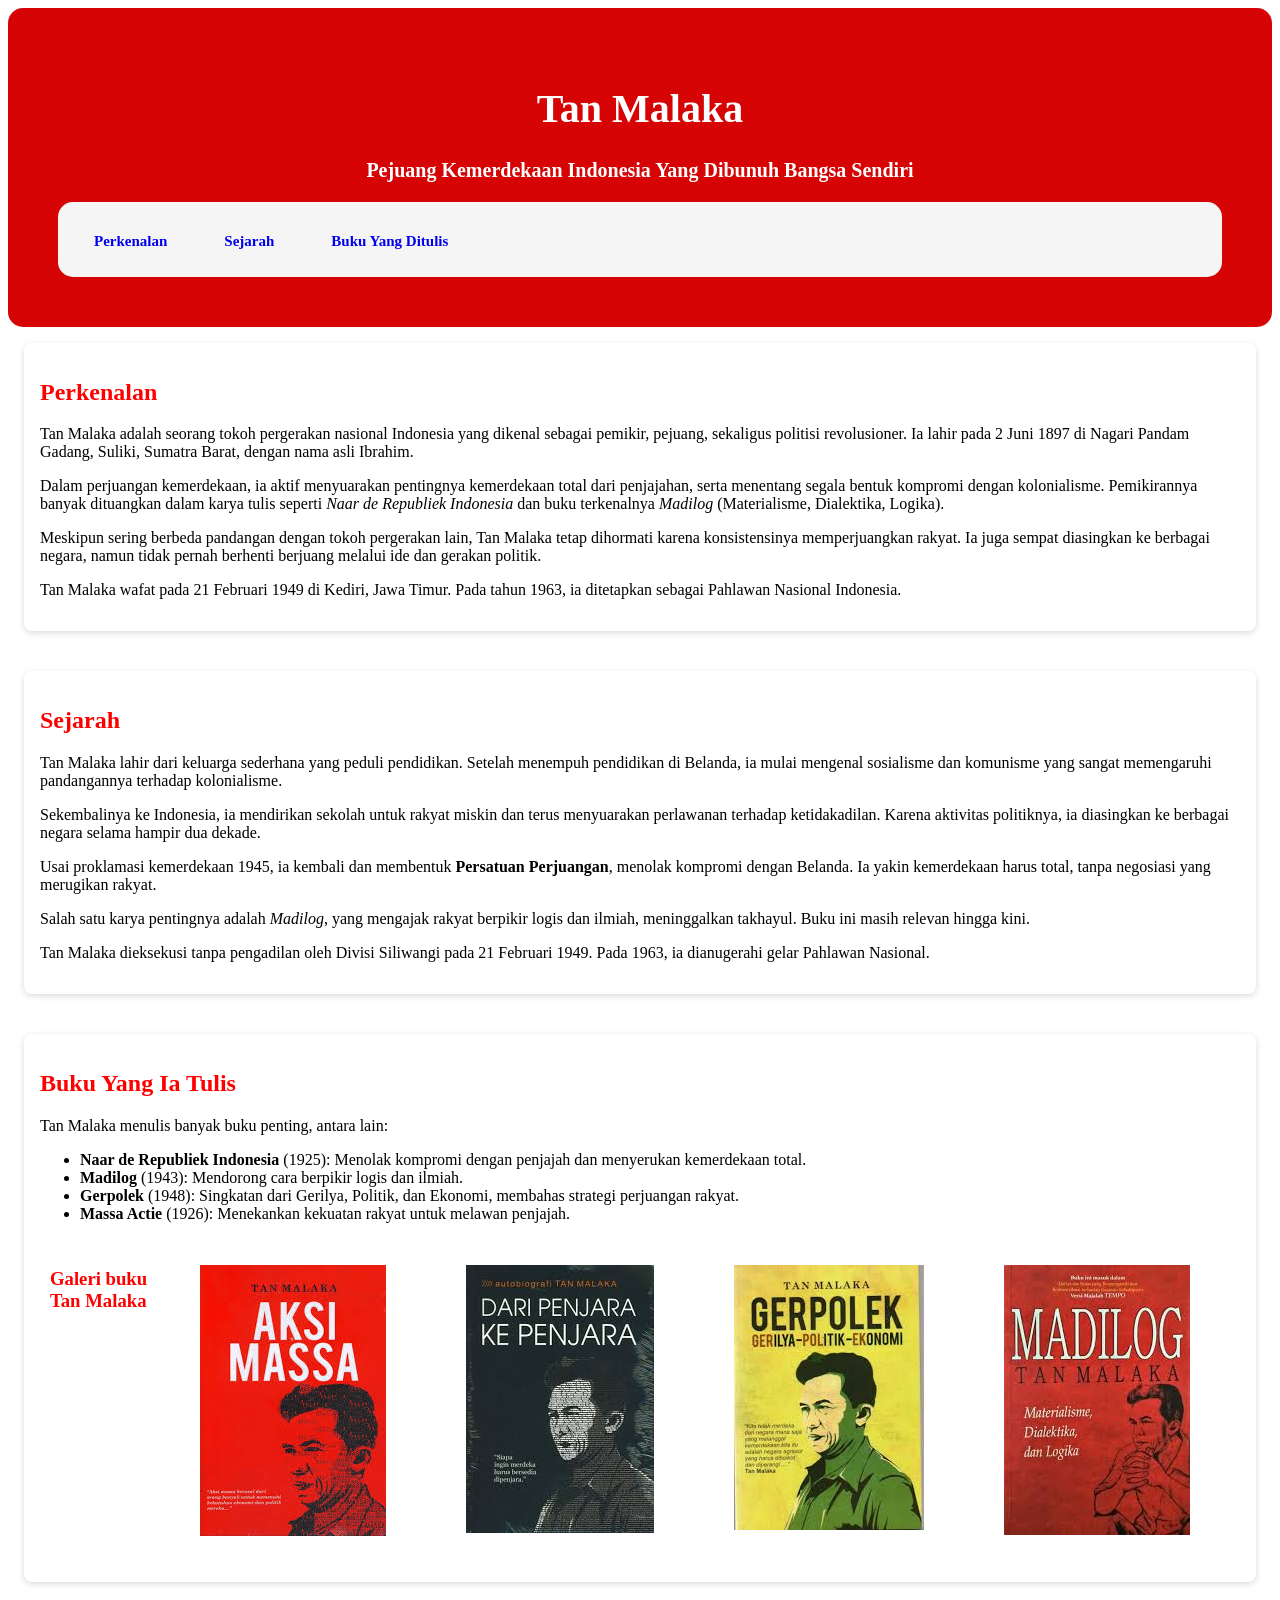
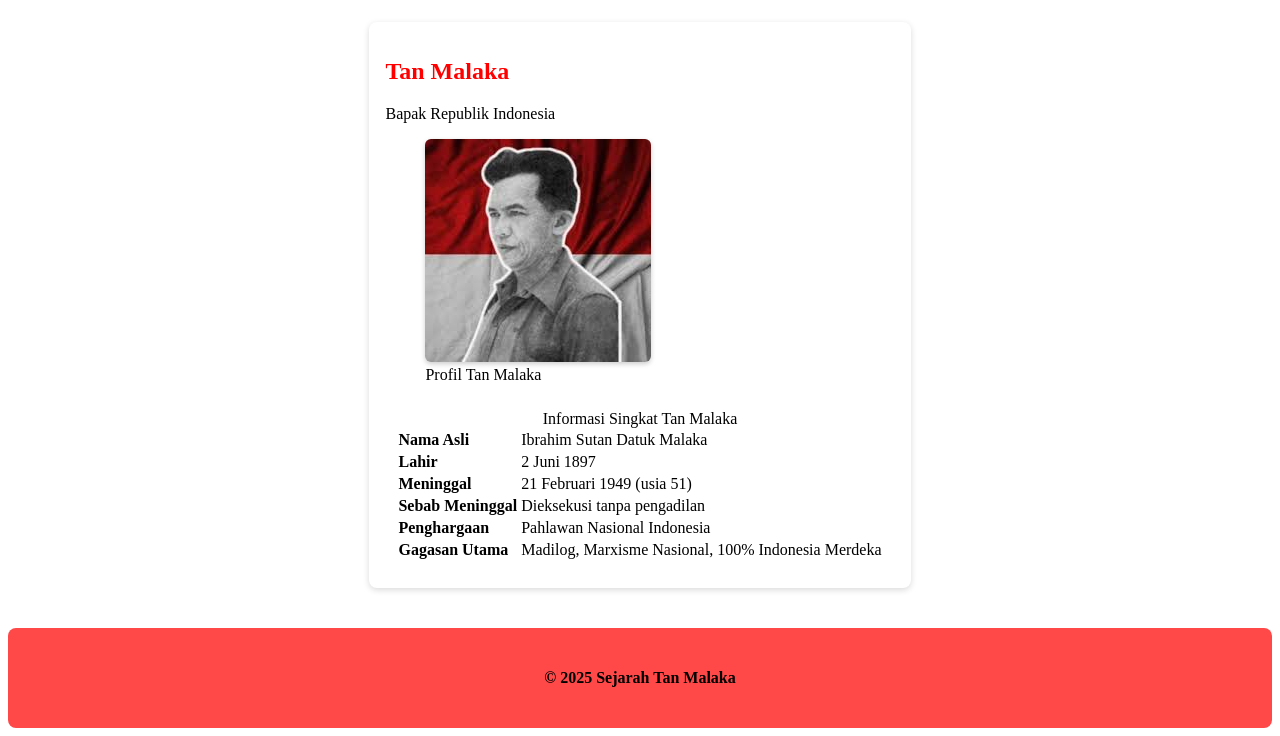
==== index.html @ e755ea31 "Rename tan.html to index.html" ====
<!DOCTYPE html>
<html lang="id">

<head>
    <meta charset="UTF-8">
    <meta name="viewport" content="width=device-width, initial-scale=1.0">
    <title>Tan Malaka</title>
    <link rel="stylesheet" href="sty.css">
</head>

<body>
    <header class="kepala">
        <div>
            <h1>Tan Malaka</h1>
            <p>Pejuang Kemerdekaan Indonesia Yang Dibunuh Bangsa Sendiri</p>
        </div>
        <nav>
            <ul>
                <li><a href="#kenalan">Perkenalan</a></li>
                <li><a href="#sejarah">Sejarah</a></li>
                <li><a href="#buku">Buku Yang Ditulis</a></li>
            </ul>
        </nav>
    </header>
    <main>
        <article id="kenalan" class="card">
            <h2>Perkenalan</h2>
            <p>Tan Malaka adalah seorang tokoh pergerakan nasional Indonesia yang dikenal sebagai pemikir, pejuang,
                sekaligus politisi revolusioner. Ia lahir pada 2 Juni 1897 di Nagari Pandam Gadang, Suliki, Sumatra
                Barat, dengan nama asli Ibrahim.</p>
            <p>Dalam perjuangan kemerdekaan, ia aktif menyuarakan pentingnya kemerdekaan total dari penjajahan, serta
                menentang segala bentuk kompromi dengan kolonialisme. Pemikirannya banyak dituangkan dalam karya tulis
                seperti <em>Naar de Republiek Indonesia</em> dan buku terkenalnya <em>Madilog</em> (Materialisme,
                Dialektika, Logika).</p>
            <p>Meskipun sering berbeda pandangan dengan tokoh pergerakan lain, Tan Malaka tetap dihormati karena
                konsistensinya memperjuangkan rakyat. Ia juga sempat diasingkan ke berbagai negara, namun tidak pernah
                berhenti berjuang melalui ide dan gerakan politik.</p>
            <p>Tan Malaka wafat pada 21 Februari 1949 di Kediri, Jawa Timur. Pada tahun 1963, ia ditetapkan sebagai
                Pahlawan Nasional Indonesia.</p>
        </article>

        <article id="sejarah" class="card">
            <h2>Sejarah</h2>
            <p>Tan Malaka lahir dari keluarga sederhana yang peduli pendidikan. Setelah menempuh pendidikan di Belanda,
                ia mulai mengenal sosialisme dan komunisme yang sangat memengaruhi pandangannya terhadap kolonialisme.
            </p>
            <p>Sekembalinya ke Indonesia, ia mendirikan sekolah untuk rakyat miskin dan terus menyuarakan perlawanan
                terhadap ketidakadilan. Karena aktivitas politiknya, ia diasingkan ke berbagai negara selama hampir dua
                dekade.</p>
            <p>Usai proklamasi kemerdekaan 1945, ia kembali dan membentuk <strong>Persatuan Perjuangan</strong>, menolak
                kompromi dengan Belanda. Ia yakin kemerdekaan harus total, tanpa negosiasi yang merugikan rakyat.</p>
            <p>Salah satu karya pentingnya adalah <em>Madilog</em>, yang mengajak rakyat berpikir logis dan ilmiah,
                meninggalkan takhayul. Buku ini masih relevan hingga kini.</p>
            <p>Tan Malaka dieksekusi tanpa pengadilan oleh Divisi Siliwangi pada 21 Februari 1949. Pada 1963, ia
                dianugerahi gelar Pahlawan Nasional.</p>
        </article>

        <article id="buku" class="card">
            <h2>Buku Yang Ia Tulis</h2>
            <p>Tan Malaka menulis banyak buku penting, antara lain:</p>

            <ul>
                <li><strong>Naar de Republiek Indonesia</strong> (1925): Menolak kompromi dengan penjajah dan menyerukan
                    kemerdekaan total.</li>
                <li><strong>Madilog</strong> (1943): Mendorong cara berpikir logis dan ilmiah.</li>
                <li><strong>Gerpolek</strong> (1948): Singkatan dari Gerilya, Politik, dan Ekonomi, membahas strategi
                    perjuangan rakyat.</li>
                <li><strong>Massa Actie</strong> (1926): Menekankan kekuatan rakyat untuk melawan penjajah.</li>
            </ul>
            <section>
                <h3>Galeri buku Tan Malaka</h3>
                <figure><img src="AksiMassa.jpg" alt="cover-buku-aksiMassa"></figure>
                <figure><img src="DariPenjara.jpg" alt="cover-buku-dariPenjara"></figure>
                <figure><img src="Gerpolek.jpg" alt="cover-buku-gerpolek"></figure>
                <figure><img src="Madilog.jpg" alt="cover-buku-madilog"></figure>
            </section>     
        </article>

        <aside>
            <article class="card">
                <header>
                    <h2>Tan Malaka</h2>
                    <p>Bapak Republik Indonesia</p>
                    <figure>
                        <img src="Tan.jpeg" alt="Foto Tan Malaka" class="profilImg">
                        <figcaption>Profil Tan Malaka</figcaption>
                    </figure>
                </header>
                <section class="tabel">
                    <table>
                        <caption>Informasi Singkat Tan Malaka</caption>
                        <tr>
                            <th>Nama Asli</th>
                            <td>Ibrahim Sutan Datuk Malaka</td>
                        </tr>
                        <tr>
                            <th>Lahir</th>
                            <td>2 Juni 1897</td>
                        </tr>
                        <tr>
                            <th>Meninggal</th>
                            <td>21 Februari 1949 (usia 51)</td>
                        </tr>
                        <tr>
                            <th>Sebab Meninggal</th>
                            <td>Dieksekusi tanpa pengadilan</td>
                        </tr>
                        <tr>
                            <th>Penghargaan</th>
                            <td>Pahlawan Nasional Indonesia</td>
                        </tr>
                        <tr>
                            <th>Gagasan Utama</th>
                            <td>Madilog, Marxisme Nasional, 100% Indonesia Merdeka</td>
                        </tr>
                    </table>
                </section>
            </article>
        </aside>
    </main>

    <footer>
        <p>&copy; 2025 Sejarah Tan Malaka</p>
    </footer>
</body>

</html>
---- sty.css ----
* {
    font-family: 'Times New Roman', Times, serif;
    box-sizing: border-box;
}

.kepala {
    font-size: 20px;
    padding: 50px;
    text-align: center;
    color: rgb(255, 255, 255);
    font-weight: bold;
    background-color: rgb(214, 4, 4);
    border-radius: 15px;
}

footer {
    padding: 25px;
    background-color: rgb(255, 72, 72);
    color: black;
    text-align: center;
    font-weight: bold;
    border-radius: 8px;
}

main {
    display: flex;
    flex-direction: column;
    gap: 1rem;
    padding: 1rem;
}

nav a {
    font-size: 15px;
    font-weight: 400px;
    text-decoration: none;
}

nav {
    background-color: whitesmoke;
    padding: 6px;
    position: sticky;
    top: 0;
    border-radius: 15px;
}

nav a:hover {
    font-weight: bold;
    color: rgb(255, 0, 0);
}

nav ul {
    padding-inline: 30px;
    display: flex;
    gap: 2rem;
}

nav li {
    list-style-type: none;
    margin-right: 25px;
}

aside {
    flex: 1;
    
}

aside table {
    text-align: justify;
}

.profil header {
    text-align: center;
}

.profil {
    display: flex;
    gap: 1rem;
    flex-wrap: wrap;
}

.profilImg {
    max-width: 240px;
    border-radius: 6px;
    box-shadow: 0 2px 5px rgba(0, 0, 0, 0.2);
}

.card {
    background: #fff;
    border-radius: 8px;
    padding: 1rem;
    margin-bottom: 1.5rem;
    box-shadow: 0 2px 6px rgba(0, 0, 0, 0.15);
}

.table {
    width: 100%;
    border-collapse: collapse;
}

h2,
h3 {
    color: red;
    border-top-left-radius: 2px, 1px;
    border-color: black;
}

section {
    display: flex;
    padding: 10px;
}

@media screen and (max-width: 1200px) {}

main {
    flex-flow: column nowrap;
}

main aside {
    align-self: center;
}

@media screen and (max-width: 768px) {}
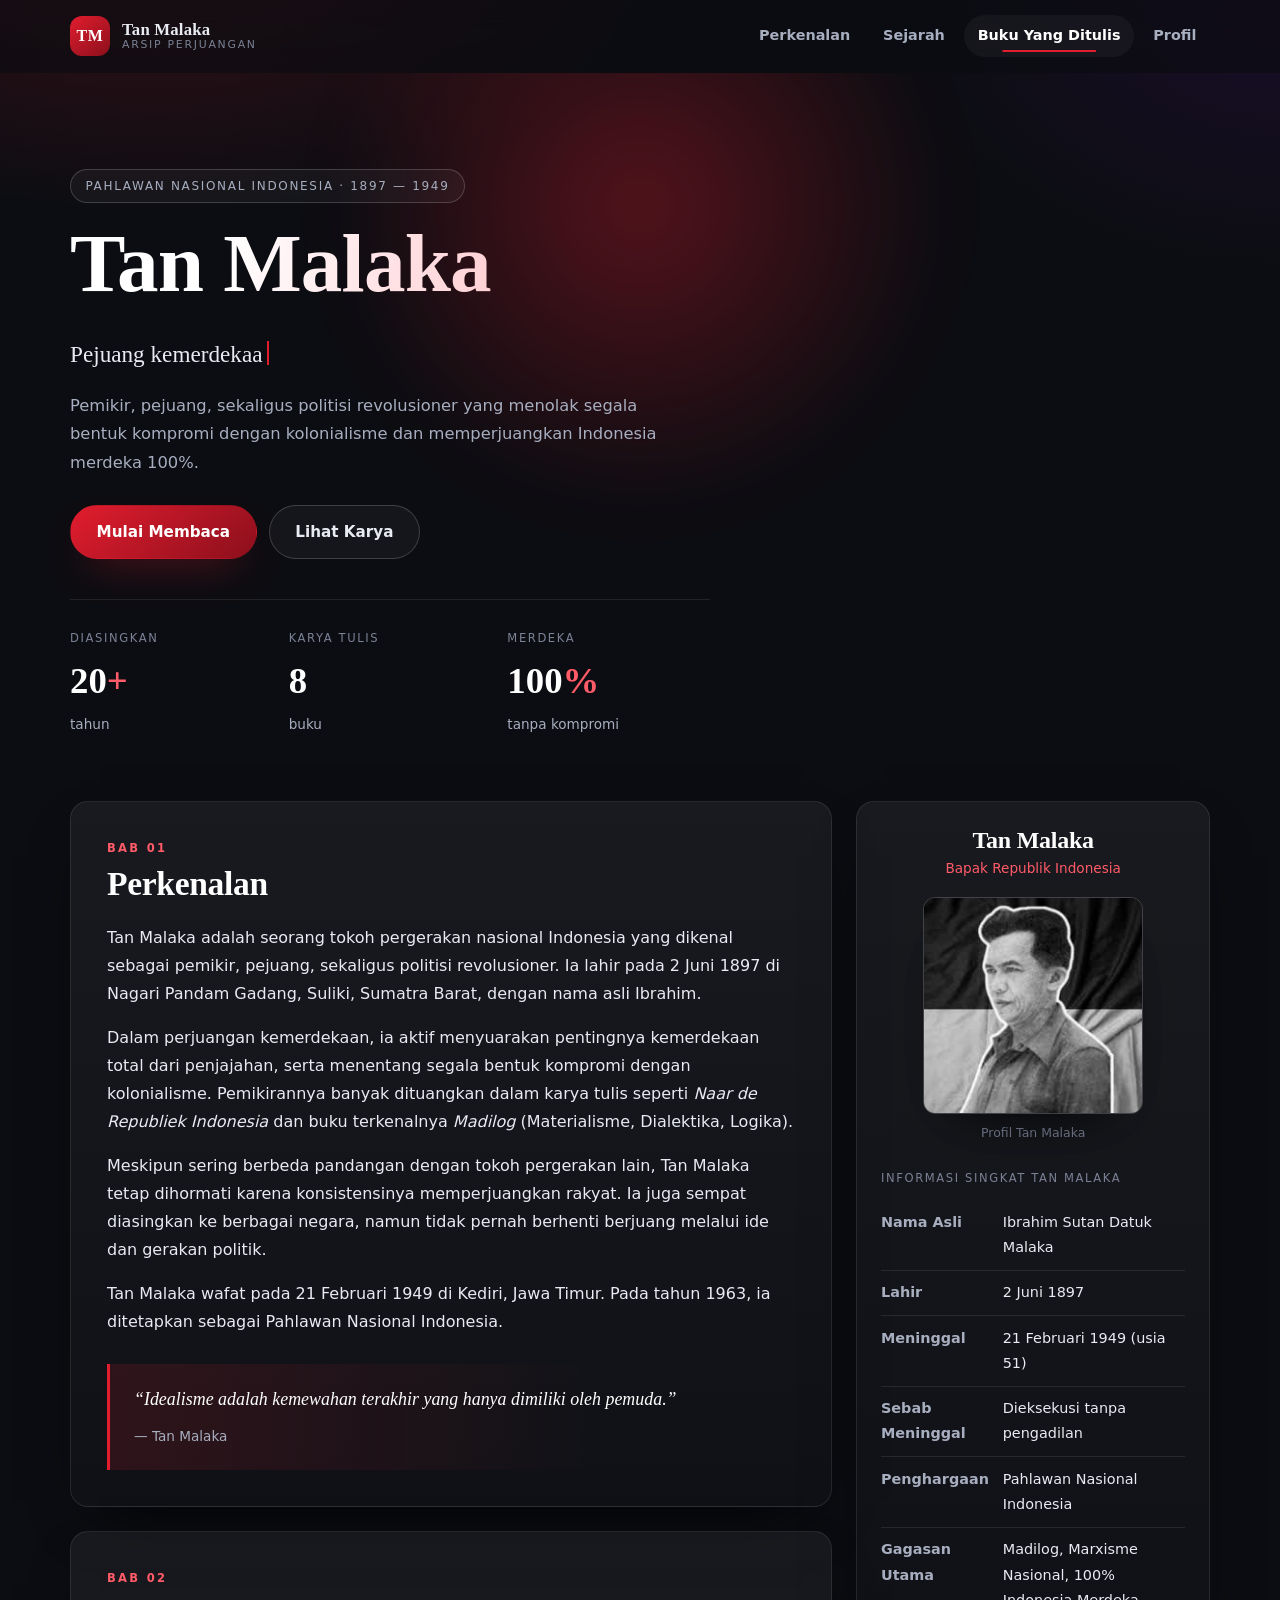
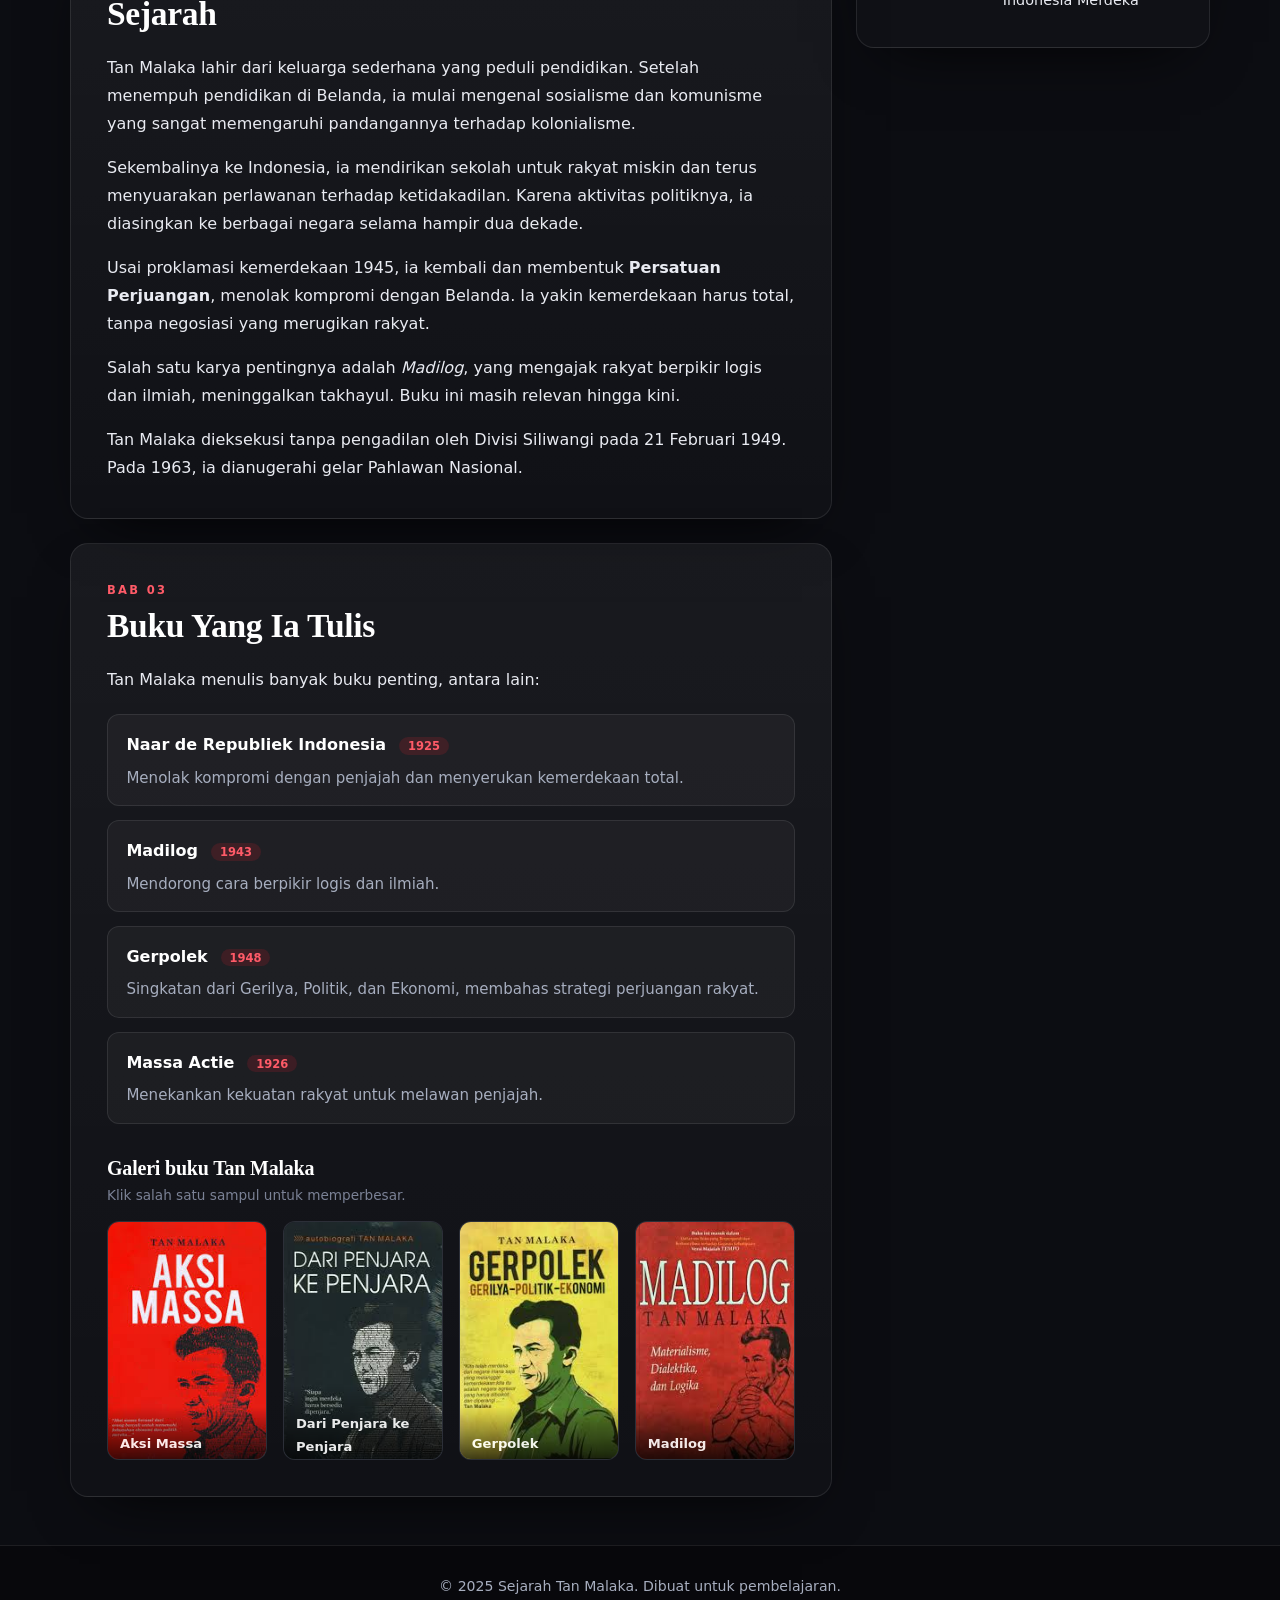
==== commit c65f662e: "Perbaikan struktur HTLM, Perubahan design, Menambahkan animasi" ====
--- a/index.html
+++ b/index.html
@@ -4,124 +4,289 @@
 <head>
     <meta charset="UTF-8">
     <meta name="viewport" content="width=device-width, initial-scale=1.0">
-    <title>Tan Malaka</title>
+    <meta name="description"
+        content="Biografi Tan Malaka: perkenalan, sejarah perjuangan, dan buku-buku karya pahlawan nasional Indonesia.">
+    <meta name="author" content="Blog Sejarah Tan Malaka">
+    <meta name="theme-color" content="#b3121f">
+    <title>Tan Malaka — Pejuang Kemerdekaan Indonesia</title>
+    <link rel="icon" href="assets/Tan.jpeg">
     <link rel="stylesheet" href="sty.css">
 </head>
 
 <body>
-    <header class="kepala">
-        <div>
-            <h1>Tan Malaka</h1>
-            <p>Pejuang Kemerdekaan Indonesia Yang Dibunuh Bangsa Sendiri</p>
+    <a class="skip-link" href="#konten">Lompat ke konten utama</a>
+
+    <div class="scroll-progress" id="scrollProgress" aria-hidden="true"></div>
+
+    <header class="site-header" id="siteHeader">
+        <div class="site-header__inner">
+            <a class="brand" href="#beranda">
+                <span class="brand__mark" aria-hidden="true">TM</span>
+                <span class="brand__text">
+                    <strong>Tan Malaka</strong>
+                    <small>Arsip Perjuangan</small>
+                </span>
+            </a>
+
+            <button class="nav-toggle" id="navToggle" type="button" aria-expanded="false" aria-controls="navUtama"
+                aria-label="Buka menu navigasi">
+                <span class="nav-toggle__bar"></span>
+                <span class="nav-toggle__bar"></span>
+                <span class="nav-toggle__bar"></span>
+            </button>
+
+            <nav class="site-nav" id="navUtama" aria-label="Navigasi utama">
+                <ul class="site-nav__list">
+                    <li><a class="site-nav__link" href="#kenalan">Perkenalan</a></li>
+                    <li><a class="site-nav__link" href="#sejarah">Sejarah</a></li>
+                    <li><a class="site-nav__link" href="#buku">Buku Yang Ditulis</a></li>
+                    <li><a class="site-nav__link" href="#profil">Profil</a></li>
+                </ul>
+            </nav>
         </div>
-        <nav>
-            <ul>
-                <li><a href="#kenalan">Perkenalan</a></li>
-                <li><a href="#sejarah">Sejarah</a></li>
-                <li><a href="#buku">Buku Yang Ditulis</a></li>
-            </ul>
-        </nav>
     </header>
-    <main>
-        <article id="kenalan" class="card">
-            <h2>Perkenalan</h2>
-            <p>Tan Malaka adalah seorang tokoh pergerakan nasional Indonesia yang dikenal sebagai pemikir, pejuang,
-                sekaligus politisi revolusioner. Ia lahir pada 2 Juni 1897 di Nagari Pandam Gadang, Suliki, Sumatra
-                Barat, dengan nama asli Ibrahim.</p>
-            <p>Dalam perjuangan kemerdekaan, ia aktif menyuarakan pentingnya kemerdekaan total dari penjajahan, serta
-                menentang segala bentuk kompromi dengan kolonialisme. Pemikirannya banyak dituangkan dalam karya tulis
-                seperti <em>Naar de Republiek Indonesia</em> dan buku terkenalnya <em>Madilog</em> (Materialisme,
-                Dialektika, Logika).</p>
-            <p>Meskipun sering berbeda pandangan dengan tokoh pergerakan lain, Tan Malaka tetap dihormati karena
-                konsistensinya memperjuangkan rakyat. Ia juga sempat diasingkan ke berbagai negara, namun tidak pernah
-                berhenti berjuang melalui ide dan gerakan politik.</p>
-            <p>Tan Malaka wafat pada 21 Februari 1949 di Kediri, Jawa Timur. Pada tahun 1963, ia ditetapkan sebagai
-                Pahlawan Nasional Indonesia.</p>
-        </article>
-
-        <article id="sejarah" class="card">
-            <h2>Sejarah</h2>
-            <p>Tan Malaka lahir dari keluarga sederhana yang peduli pendidikan. Setelah menempuh pendidikan di Belanda,
-                ia mulai mengenal sosialisme dan komunisme yang sangat memengaruhi pandangannya terhadap kolonialisme.
-            </p>
-            <p>Sekembalinya ke Indonesia, ia mendirikan sekolah untuk rakyat miskin dan terus menyuarakan perlawanan
-                terhadap ketidakadilan. Karena aktivitas politiknya, ia diasingkan ke berbagai negara selama hampir dua
-                dekade.</p>
-            <p>Usai proklamasi kemerdekaan 1945, ia kembali dan membentuk <strong>Persatuan Perjuangan</strong>, menolak
-                kompromi dengan Belanda. Ia yakin kemerdekaan harus total, tanpa negosiasi yang merugikan rakyat.</p>
-            <p>Salah satu karya pentingnya adalah <em>Madilog</em>, yang mengajak rakyat berpikir logis dan ilmiah,
-                meninggalkan takhayul. Buku ini masih relevan hingga kini.</p>
-            <p>Tan Malaka dieksekusi tanpa pengadilan oleh Divisi Siliwangi pada 21 Februari 1949. Pada 1963, ia
-                dianugerahi gelar Pahlawan Nasional.</p>
-        </article>
-
-        <article id="buku" class="card">
-            <h2>Buku Yang Ia Tulis</h2>
-            <p>Tan Malaka menulis banyak buku penting, antara lain:</p>
-
-            <ul>
-                <li><strong>Naar de Republiek Indonesia</strong> (1925): Menolak kompromi dengan penjajah dan menyerukan
-                    kemerdekaan total.</li>
-                <li><strong>Madilog</strong> (1943): Mendorong cara berpikir logis dan ilmiah.</li>
-                <li><strong>Gerpolek</strong> (1948): Singkatan dari Gerilya, Politik, dan Ekonomi, membahas strategi
-                    perjuangan rakyat.</li>
-                <li><strong>Massa Actie</strong> (1926): Menekankan kekuatan rakyat untuk melawan penjajah.</li>
-            </ul>
-            <section>
-                <h3>Galeri buku Tan Malaka</h3>
-                <figure><img src="AksiMassa.jpg" alt="cover-buku-aksiMassa"></figure>
-                <figure><img src="DariPenjara.jpg" alt="cover-buku-dariPenjara"></figure>
-                <figure><img src="Gerpolek.jpg" alt="cover-buku-gerpolek"></figure>
-                <figure><img src="Madilog.jpg" alt="cover-buku-madilog"></figure>
-            </section>     
-        </article>
-
-        <aside>
-            <article class="card">
-                <header>
-                    <h2>Tan Malaka</h2>
-                    <p>Bapak Republik Indonesia</p>
-                    <figure>
-                        <img src="Tan.jpeg" alt="Foto Tan Malaka" class="profilImg">
-                        <figcaption>Profil Tan Malaka</figcaption>
-                    </figure>
-                </header>
-                <section class="tabel">
-                    <table>
-                        <caption>Informasi Singkat Tan Malaka</caption>
-                        <tr>
-                            <th>Nama Asli</th>
-                            <td>Ibrahim Sutan Datuk Malaka</td>
-                        </tr>
-                        <tr>
-                            <th>Lahir</th>
-                            <td>2 Juni 1897</td>
-                        </tr>
-                        <tr>
-                            <th>Meninggal</th>
-                            <td>21 Februari 1949 (usia 51)</td>
-                        </tr>
-                        <tr>
-                            <th>Sebab Meninggal</th>
-                            <td>Dieksekusi tanpa pengadilan</td>
-                        </tr>
-                        <tr>
-                            <th>Penghargaan</th>
-                            <td>Pahlawan Nasional Indonesia</td>
-                        </tr>
-                        <tr>
-                            <th>Gagasan Utama</th>
-                            <td>Madilog, Marxisme Nasional, 100% Indonesia Merdeka</td>
-                        </tr>
-                    </table>
-                </section>
-            </article>
-        </aside>
+
+    <main id="konten">
+        <section class="hero" id="beranda" aria-labelledby="heroJudul">
+            <div class="hero__glow" aria-hidden="true"></div>
+            <div class="hero__content">
+                <p class="hero__eyebrow">Pahlawan Nasional Indonesia · 1897 — 1949</p>
+                <h1 class="hero__title" id="heroJudul">Tan Malaka</h1>
+                <p class="hero__subtitle" id="heroSubtitle"
+                    data-text="Pejuang kemerdekaan Indonesia yang dibunuh bangsa sendiri."></p>
+                <p class="hero__lead">
+                    Pemikir, pejuang, sekaligus politisi revolusioner yang menolak segala bentuk kompromi
+                    dengan kolonialisme dan memperjuangkan Indonesia merdeka 100%.
+                </p>
+
+                <div class="hero__actions">
+                    <a class="btn btn--primary" href="#kenalan">Mulai Membaca</a>
+                    <a class="btn btn--ghost" href="#buku">Lihat Karya</a>
+                </div>
+
+                <dl class="stats">
+                    <div class="stats__item">
+                        <dt>Diasingkan</dt>
+                        <dd><span class="stats__value" data-count="20">0</span><span class="stats__suffix">+</span></dd>
+                        <dd class="stats__unit">tahun</dd>
+                    </div>
+                    <div class="stats__item">
+                        <dt>Karya Tulis</dt>
+                        <dd><span class="stats__value" data-count="8">0</span></dd>
+                        <dd class="stats__unit">buku</dd>
+                    </div>
+                    <div class="stats__item">
+                        <dt>Merdeka</dt>
+                        <dd><span class="stats__value" data-count="100">0</span><span class="stats__suffix">%</span></dd>
+                        <dd class="stats__unit">tanpa kompromi</dd>
+                    </div>
+                </dl>
+            </div>
+        </section>
+
+        <div class="layout">
+            <div class="layout__main">
+                <article class="card reveal" id="kenalan">
+                    <header class="card__header">
+                        <p class="card__label">Bab 01</p>
+                        <h2>Perkenalan</h2>
+                    </header>
+                    <div class="card__body">
+                        <p>
+                            Tan Malaka adalah seorang tokoh pergerakan nasional Indonesia yang dikenal sebagai
+                            pemikir, pejuang, sekaligus politisi revolusioner. Ia lahir pada 2 Juni 1897 di
+                            Nagari Pandam Gadang, Suliki, Sumatra Barat, dengan nama asli Ibrahim.
+                        </p>
+                        <p>
+                            Dalam perjuangan kemerdekaan, ia aktif menyuarakan pentingnya kemerdekaan total dari
+                            penjajahan, serta menentang segala bentuk kompromi dengan kolonialisme. Pemikirannya
+                            banyak dituangkan dalam karya tulis seperti <em>Naar de Republiek Indonesia</em> dan
+                            buku terkenalnya <em>Madilog</em> (Materialisme, Dialektika, Logika).
+                        </p>
+                        <p>
+                            Meskipun sering berbeda pandangan dengan tokoh pergerakan lain, Tan Malaka tetap
+                            dihormati karena konsistensinya memperjuangkan rakyat. Ia juga sempat diasingkan ke
+                            berbagai negara, namun tidak pernah berhenti berjuang melalui ide dan gerakan politik.
+                        </p>
+                        <p>
+                            Tan Malaka wafat pada 21 Februari 1949 di Kediri, Jawa Timur. Pada tahun 1963, ia
+                            ditetapkan sebagai Pahlawan Nasional Indonesia.
+                        </p>
+
+                        <blockquote class="quote">
+                            <p>&ldquo;Idealisme adalah kemewahan terakhir yang hanya dimiliki oleh pemuda.&rdquo;</p>
+                            <cite>&mdash; Tan Malaka</cite>
+                        </blockquote>
+                    </div>
+                </article>
+
+                <article class="card reveal" id="sejarah">
+                    <header class="card__header">
+                        <p class="card__label">Bab 02</p>
+                        <h2>Sejarah</h2>
+                    </header>
+                    <div class="card__body">
+                        <p>
+                            Tan Malaka lahir dari keluarga sederhana yang peduli pendidikan. Setelah menempuh
+                            pendidikan di Belanda, ia mulai mengenal sosialisme dan komunisme yang sangat
+                            memengaruhi pandangannya terhadap kolonialisme.
+                        </p>
+                        <p>
+                            Sekembalinya ke Indonesia, ia mendirikan sekolah untuk rakyat miskin dan terus
+                            menyuarakan perlawanan terhadap ketidakadilan. Karena aktivitas politiknya, ia
+                            diasingkan ke berbagai negara selama hampir dua dekade.
+                        </p>
+                        <p>
+                            Usai proklamasi kemerdekaan 1945, ia kembali dan membentuk
+                            <strong>Persatuan Perjuangan</strong>, menolak kompromi dengan Belanda. Ia yakin
+                            kemerdekaan harus total, tanpa negosiasi yang merugikan rakyat.
+                        </p>
+                        <p>
+                            Salah satu karya pentingnya adalah <em>Madilog</em>, yang mengajak rakyat berpikir
+                            logis dan ilmiah, meninggalkan takhayul. Buku ini masih relevan hingga kini.
+                        </p>
+                        <p>
+                            Tan Malaka dieksekusi tanpa pengadilan oleh Divisi Siliwangi pada 21 Februari 1949.
+                            Pada 1963, ia dianugerahi gelar Pahlawan Nasional.
+                        </p>
+                    </div>
+                </article>
+
+                <article class="card reveal" id="buku">
+                    <header class="card__header">
+                        <p class="card__label">Bab 03</p>
+                        <h2>Buku Yang Ia Tulis</h2>
+                    </header>
+                    <div class="card__body">
+                        <p>Tan Malaka menulis banyak buku penting, antara lain:</p>
+
+                        <ul class="book-list">
+                            <li>
+                                <strong>Naar de Republiek Indonesia</strong> <span class="book-list__year">1925</span>
+                                <p>Menolak kompromi dengan penjajah dan menyerukan kemerdekaan total.</p>
+                            </li>
+                            <li>
+                                <strong>Madilog</strong> <span class="book-list__year">1943</span>
+                                <p>Mendorong cara berpikir logis dan ilmiah.</p>
+                            </li>
+                            <li>
+                                <strong>Gerpolek</strong> <span class="book-list__year">1948</span>
+                                <p>Singkatan dari Gerilya, Politik, dan Ekonomi, membahas strategi perjuangan rakyat.</p>
+                            </li>
+                            <li>
+                                <strong>Massa Actie</strong> <span class="book-list__year">1926</span>
+                                <p>Menekankan kekuatan rakyat untuk melawan penjajah.</p>
+                            </li>
+                        </ul>
+
+                        <section class="gallery" aria-labelledby="galeriJudul">
+                            <h3 id="galeriJudul">Galeri buku Tan Malaka</h3>
+                            <p class="gallery__hint">Klik salah satu sampul untuk memperbesar.</p>
+                            <ul class="gallery__grid">
+                                <li>
+                                    <figure class="gallery__item">
+                                        <img src="assets/AksiMassa.jpg" alt="Sampul buku Aksi Massa karya Tan Malaka"
+                                            width="400" height="600" loading="lazy" decoding="async">
+                                        <figcaption>Aksi Massa</figcaption>
+                                    </figure>
+                                </li>
+                                <li>
+                                    <figure class="gallery__item">
+                                        <img src="assets/DariPenjara.jpg"
+                                            alt="Sampul buku Dari Penjara ke Penjara karya Tan Malaka" width="400"
+                                            height="600" loading="lazy" decoding="async">
+                                        <figcaption>Dari Penjara ke Penjara</figcaption>
+                                    </figure>
+                                </li>
+                                <li>
+                                    <figure class="gallery__item">
+                                        <img src="assets/Gerpolek.jpg" alt="Sampul buku Gerpolek karya Tan Malaka"
+                                            width="400" height="600" loading="lazy" decoding="async">
+                                        <figcaption>Gerpolek</figcaption>
+                                    </figure>
+                                </li>
+                                <li>
+                                    <figure class="gallery__item">
+                                        <img src="assets/Madilog.jpg" alt="Sampul buku Madilog karya Tan Malaka"
+                                            width="400" height="600" loading="lazy" decoding="async">
+                                        <figcaption>Madilog</figcaption>
+                                    </figure>
+                                </li>
+                            </ul>
+                        </section>
+                    </div>
+                </article>
+            </div>
+
+            <aside class="layout__side" id="profil" aria-labelledby="profilJudul">
+                <article class="card card--profile reveal">
+                    <header class="profile__header">
+                        <h2 id="profilJudul">Tan Malaka</h2>
+                        <p class="profile__tagline">Bapak Republik Indonesia</p>
+                        <figure class="profile__figure">
+                            <img class="profile__img" src="assets/Tan.jpeg" alt="Foto potret Tan Malaka" width="480"
+                                height="600" loading="lazy" decoding="async">
+                            <figcaption>Profil Tan Malaka</figcaption>
+                        </figure>
+                    </header>
+
+                    <section class="profile__table" aria-label="Informasi singkat Tan Malaka">
+                        <table>
+                            <caption>Informasi Singkat Tan Malaka</caption>
+                            <tbody>
+                                <tr>
+                                    <th scope="row">Nama Asli</th>
+                                    <td>Ibrahim Sutan Datuk Malaka</td>
+                                </tr>
+                                <tr>
+                                    <th scope="row">Lahir</th>
+                                    <td>2 Juni 1897</td>
+                                </tr>
+                                <tr>
+                                    <th scope="row">Meninggal</th>
+                                    <td>21 Februari 1949 (usia 51)</td>
+                                </tr>
+                                <tr>
+                                    <th scope="row">Sebab Meninggal</th>
+                                    <td>Dieksekusi tanpa pengadilan</td>
+                                </tr>
+                                <tr>
+                                    <th scope="row">Penghargaan</th>
+                                    <td>Pahlawan Nasional Indonesia</td>
+                                </tr>
+                                <tr>
+                                    <th scope="row">Gagasan Utama</th>
+                                    <td>Madilog, Marxisme Nasional, 100% Indonesia Merdeka</td>
+                                </tr>
+                            </tbody>
+                        </table>
+                    </section>
+                </article>
+            </aside>
+        </div>
     </main>
 
-    <footer>
-        <p>&copy; 2025 Sejarah Tan Malaka</p>
+    <footer class="site-footer">
+        <p>&copy; 2025 Sejarah Tan Malaka. Dibuat untuk pembelajaran.</p>
     </footer>
+
+    <button class="to-top" id="toTop" type="button" aria-label="Kembali ke atas">
+        <span aria-hidden="true">&uarr;</span>
+    </button>
+
+    <div class="lightbox" id="lightbox" role="dialog" aria-modal="true" aria-label="Pratinjau gambar" hidden>
+        <button class="lightbox__close" id="lightboxClose" type="button" aria-label="Tutup pratinjau">&times;</button>
+        <button class="lightbox__nav lightbox__nav--prev" id="lightboxPrev" type="button"
+            aria-label="Gambar sebelumnya">&#10094;</button>
+        <figure class="lightbox__figure">
+            <img class="lightbox__img" id="lightboxImg" src="" alt="">
+            <figcaption class="lightbox__caption" id="lightboxCaption"></figcaption>
+        </figure>
+        <button class="lightbox__nav lightbox__nav--next" id="lightboxNext" type="button"
+            aria-label="Gambar berikutnya">&#10095;</button>
+    </div>
+
+    <script src="script.js" defer></script>
 </body>
 
 </html>
--- a/sty.css
+++ b/sty.css
@@ -1,122 +1,1040 @@
-* {
-    font-family: 'Times New Roman', Times, serif;
+/* ==========================================================================
+   Tan Malaka — Arsip Perjuangan
+   Tema: editorial gelap dengan aksen merah
+   ========================================================================== */
+
+/* ---------- 1. Design tokens ---------- */
+:root {
+    --merah: #e11d2e;
+    --merah-tua: #8c0f1c;
+    --merah-muda: #ff5b68;
+
+    --bg: #0c0d12;
+    --bg-soft: #12141c;
+    --surface: rgba(255, 255, 255, 0.04);
+    --surface-solid: #171a24;
+    --border: rgba(255, 255, 255, 0.09);
+    --border-kuat: rgba(255, 255, 255, 0.18);
+
+    --teks: #e9ebf2;
+    --teks-lembut: #a7aebf;
+    --teks-redup: #7b8296;
+
+    --font-isi: "Segoe UI", system-ui, -apple-system, "Helvetica Neue", Arial, sans-serif;
+    --font-judul: Georgia, "Times New Roman", Times, serif;
+
+    --radius: 18px;
+    --radius-kecil: 12px;
+    --lebar-maks: 1180px;
+    --header-tinggi: 72px;
+
+    --bayangan: 0 24px 60px -30px rgba(0, 0, 0, 0.95);
+    --bayangan-merah: 0 18px 40px -20px rgba(225, 29, 46, 0.65);
+    --transisi: 0.35s cubic-bezier(0.22, 1, 0.36, 1);
+}
+
+/* ---------- 2. Reset & dasar ---------- */
+*,
+*::before,
+*::after {
     box-sizing: border-box;
 }
 
-.kepala {
-    font-size: 20px;
-    padding: 50px;
-    text-align: center;
-    color: rgb(255, 255, 255);
-    font-weight: bold;
-    background-color: rgb(214, 4, 4);
-    border-radius: 15px;
-}
-
-footer {
-    padding: 25px;
-    background-color: rgb(255, 72, 72);
-    color: black;
-    text-align: center;
-    font-weight: bold;
-    border-radius: 8px;
-}
-
-main {
+html {
+    scroll-behavior: smooth;
+    -webkit-text-size-adjust: 100%;
+}
+
+body {
+    margin: 0;
+    font-family: var(--font-isi);
+    font-size: 1rem;
+    line-height: 1.75;
+    color: var(--teks);
+    background-color: var(--bg);
+    background-image:
+        radial-gradient(900px 500px at 12% -10%, rgba(225, 29, 46, 0.22), transparent 60%),
+        radial-gradient(700px 500px at 100% 0%, rgba(120, 20, 200, 0.12), transparent 55%);
+    background-attachment: fixed;
+    overflow-x: hidden;
+}
+
+img {
+    max-width: 100%;
+    height: auto;
+    display: block;
+}
+
+a {
+    color: var(--merah-muda);
+    text-decoration: none;
+    transition: color var(--transisi);
+}
+
+a:hover {
+    color: #fff;
+}
+
+:focus-visible {
+    outline: 2px solid var(--merah-muda);
+    outline-offset: 3px;
+    border-radius: 4px;
+}
+
+h1,
+h2,
+h3 {
+    font-family: var(--font-judul);
+    line-height: 1.2;
+    letter-spacing: -0.01em;
+    color: #fff;
+    margin: 0 0 0.5em;
+}
+
+p {
+    margin: 0 0 1em;
+}
+
+ul,
+ol {
+    margin: 0;
+    padding: 0;
+}
+
+section,
+article,
+aside,
+header,
+footer,
+figure,
+blockquote,
+dl,
+dd {
+    margin: 0;
+}
+
+/* offset agar judul tidak tertutup header sticky */
+:target,
+[id] {
+    scroll-margin-top: calc(var(--header-tinggi) + 16px);
+}
+
+/* ---------- 3. Utilitas ---------- */
+.skip-link {
+    position: absolute;
+    left: 50%;
+    top: -100px;
+    transform: translateX(-50%);
+    z-index: 999;
+    padding: 0.6rem 1.2rem;
+    background: var(--merah);
+    color: #fff;
+    border-radius: 0 0 var(--radius-kecil) var(--radius-kecil);
+    font-weight: 700;
+    transition: top var(--transisi);
+}
+
+.skip-link:focus {
+    top: 0;
+    color: #fff;
+}
+
+/* ---------- 4. Progress bar baca ---------- */
+.scroll-progress {
+    position: fixed;
+    inset: 0 auto auto 0;
+    height: 3px;
+    width: 0%;
+    background: linear-gradient(90deg, var(--merah), var(--merah-muda));
+    box-shadow: 0 0 14px rgba(225, 29, 46, 0.9);
+    z-index: 60;
+    transition: width 0.1s linear;
+}
+
+/* ---------- 5. Header & navigasi ---------- */
+.site-header {
+    position: sticky;
+    top: 0;
+    z-index: 50;
+    backdrop-filter: blur(14px);
+    background: rgba(12, 13, 18, 0.65);
+    border-bottom: 1px solid transparent;
+    transition: background var(--transisi), border-color var(--transisi), box-shadow var(--transisi);
+}
+
+.site-header.is-scrolled {
+    background: rgba(10, 11, 16, 0.92);
+    border-bottom-color: var(--border);
+    box-shadow: 0 10px 30px -20px rgba(0, 0, 0, 1);
+}
+
+.site-header__inner {
+    max-width: var(--lebar-maks);
+    margin: 0 auto;
+    min-height: var(--header-tinggi);
+    padding: 0 1.25rem;
+    display: flex;
+    align-items: center;
+    justify-content: space-between;
+    gap: 1rem;
+}
+
+.brand {
+    display: inline-flex;
+    align-items: center;
+    gap: 0.75rem;
+    color: var(--teks);
+}
+
+.brand:hover {
+    color: var(--teks);
+}
+
+.brand__mark {
+    display: grid;
+    place-items: center;
+    width: 40px;
+    height: 40px;
+    border-radius: 12px;
+    font-family: var(--font-judul);
+    font-weight: 700;
+    letter-spacing: 0.04em;
+    color: #fff;
+    background: linear-gradient(140deg, var(--merah), var(--merah-tua));
+    box-shadow: var(--bayangan-merah);
+}
+
+.brand__text {
     display: flex;
     flex-direction: column;
+    line-height: 1.15;
+}
+
+.brand__text strong {
+    font-family: var(--font-judul);
+    font-size: 1.05rem;
+    letter-spacing: 0.01em;
+}
+
+.brand__text small {
+    font-size: 0.68rem;
+    text-transform: uppercase;
+    letter-spacing: 0.16em;
+    color: var(--teks-redup);
+}
+
+.site-nav__list {
+    display: flex;
+    align-items: center;
+    gap: 0.35rem;
+    list-style: none;
+}
+
+.site-nav__link {
+    position: relative;
+    display: inline-block;
+    padding: 0.5rem 0.85rem;
+    border-radius: 999px;
+    font-size: 0.9rem;
+    font-weight: 600;
+    color: var(--teks-lembut);
+}
+
+.site-nav__link::after {
+    content: "";
+    position: absolute;
+    left: 50%;
+    bottom: 0.28rem;
+    width: 0;
+    height: 2px;
+    border-radius: 2px;
+    background: var(--merah);
+    transform: translateX(-50%);
+    transition: width var(--transisi);
+}
+
+.site-nav__link:hover,
+.site-nav__link.is-active {
+    color: #fff;
+    background: var(--surface);
+}
+
+.site-nav__link.is-active::after {
+    width: 55%;
+}
+
+/* tombol hamburger */
+.nav-toggle {
+    display: none;
+    flex-direction: column;
+    justify-content: center;
+    gap: 5px;
+    width: 44px;
+    height: 44px;
+    padding: 0 10px;
+    border: 1px solid var(--border-kuat);
+    border-radius: 12px;
+    background: var(--surface);
+    cursor: pointer;
+    transition: border-color var(--transisi), background var(--transisi);
+}
+
+.nav-toggle:hover {
+    border-color: var(--merah);
+}
+
+.nav-toggle__bar {
+    display: block;
+    height: 2px;
+    width: 100%;
+    border-radius: 2px;
+    background: var(--teks);
+    transition: transform var(--transisi), opacity var(--transisi);
+}
+
+.nav-toggle.is-open .nav-toggle__bar:nth-child(1) {
+    transform: translateY(7px) rotate(45deg);
+}
+
+.nav-toggle.is-open .nav-toggle__bar:nth-child(2) {
+    opacity: 0;
+}
+
+.nav-toggle.is-open .nav-toggle__bar:nth-child(3) {
+    transform: translateY(-7px) rotate(-45deg);
+}
+
+/* ---------- 6. Hero ---------- */
+.hero {
+    position: relative;
+    overflow: hidden;
+    max-width: var(--lebar-maks);
+    margin: 0 auto;
+    padding: clamp(3rem, 8vw, 6rem) 1.25rem clamp(2.5rem, 6vw, 4rem);
+}
+
+.hero__glow {
+    position: absolute;
+    top: -30%;
+    left: 50%;
+    width: 700px;
+    height: 700px;
+    transform: translateX(-50%);
+    background: radial-gradient(circle, rgba(225, 29, 46, 0.34), transparent 62%);
+    filter: blur(30px);
+    pointer-events: none;
+    animation: denyut 9s ease-in-out infinite;
+}
+
+.hero__content {
+    position: relative;
+    max-width: 780px;
+}
+
+.hero__eyebrow {
+    display: inline-block;
+    padding: 0.35rem 0.9rem;
+    margin-bottom: 1.25rem;
+    border: 1px solid var(--border-kuat);
+    border-radius: 999px;
+    font-size: 0.75rem;
+    letter-spacing: 0.14em;
+    text-transform: uppercase;
+    color: var(--teks-lembut);
+    background: var(--surface);
+}
+
+.hero__title {
+    font-size: clamp(2.6rem, 9vw, 5.2rem);
+    line-height: 0.98;
+    margin-bottom: 0.35em;
+    background: linear-gradient(100deg, #ffffff 20%, #ffc9ce 60%, var(--merah-muda));
+    -webkit-background-clip: text;
+    background-clip: text;
+    color: transparent;
+    animation: munculAtas 0.9s 0.05s both cubic-bezier(0.22, 1, 0.36, 1);
+}
+
+.hero__subtitle {
+    min-height: 1.8em;
+    font-family: var(--font-judul);
+    font-size: clamp(1.05rem, 2.6vw, 1.45rem);
+    color: var(--teks);
+    margin-bottom: 1rem;
+}
+
+.hero__subtitle::after {
+    content: "";
+    display: inline-block;
+    width: 2px;
+    height: 1.05em;
+    margin-left: 4px;
+    vertical-align: -0.15em;
+    background: var(--merah);
+    animation: kedip 1s steps(1) infinite;
+}
+
+.hero__subtitle.is-done::after {
+    animation: none;
+    opacity: 0;
+}
+
+.hero__lead {
+    max-width: 58ch;
+    color: var(--teks-lembut);
+    font-size: 1.02rem;
+}
+
+.hero__actions {
+    display: flex;
+    flex-wrap: wrap;
+    gap: 0.75rem;
+    margin: 1.75rem 0 2.5rem;
+}
+
+/* ---------- 7. Tombol ---------- */
+.btn {
+    display: inline-flex;
+    align-items: center;
+    justify-content: center;
+    gap: 0.5rem;
+    padding: 0.8rem 1.6rem;
+    border-radius: 999px;
+    font-weight: 700;
+    font-size: 0.95rem;
+    border: 1px solid transparent;
+    cursor: pointer;
+    transition: transform var(--transisi), box-shadow var(--transisi), background var(--transisi),
+        border-color var(--transisi), color var(--transisi);
+}
+
+.btn--primary {
+    color: #fff;
+    background: linear-gradient(140deg, var(--merah), var(--merah-tua));
+    box-shadow: var(--bayangan-merah);
+}
+
+.btn--primary:hover {
+    color: #fff;
+    transform: translateY(-3px);
+    box-shadow: 0 24px 46px -18px rgba(225, 29, 46, 0.85);
+}
+
+.btn--ghost {
+    color: var(--teks);
+    border-color: var(--border-kuat);
+    background: var(--surface);
+}
+
+.btn--ghost:hover {
+    color: #fff;
+    border-color: var(--merah);
+    transform: translateY(-3px);
+}
+
+/* ---------- 8. Statistik hero ---------- */
+.stats {
+    display: grid;
+    grid-template-columns: repeat(auto-fit, minmax(150px, 1fr));
     gap: 1rem;
-    padding: 1rem;
-}
-
-nav a {
-    font-size: 15px;
-    font-weight: 400px;
-    text-decoration: none;
-}
-
-nav {
-    background-color: whitesmoke;
-    padding: 6px;
+    max-width: 640px;
+    padding-top: 1.75rem;
+    border-top: 1px solid var(--border);
+}
+
+.stats__item dt {
+    font-size: 0.72rem;
+    letter-spacing: 0.14em;
+    text-transform: uppercase;
+    color: var(--teks-redup);
+}
+
+.stats__item dd {
+    margin: 0;
+}
+
+.stats__value,
+.stats__suffix {
+    font-family: var(--font-judul);
+    font-size: clamp(1.7rem, 5vw, 2.3rem);
+    font-weight: 700;
+    color: #fff;
+}
+
+.stats__suffix {
+    color: var(--merah-muda);
+}
+
+.stats__unit {
+    font-size: 0.85rem;
+    color: var(--teks-lembut);
+}
+
+/* ---------- 9. Layout utama ---------- */
+.layout {
+    max-width: var(--lebar-maks);
+    margin: 0 auto;
+    padding: 0 1.25rem 3rem;
+    display: grid;
+    grid-template-columns: minmax(0, 2.15fr) minmax(290px, 1fr);
+    gap: 1.5rem;
+    align-items: start;
+}
+
+.layout__main {
+    display: flex;
+    flex-direction: column;
+    gap: 1.5rem;
+}
+
+.layout__side {
     position: sticky;
-    top: 0;
-    border-radius: 15px;
-}
-
-nav a:hover {
-    font-weight: bold;
-    color: rgb(255, 0, 0);
-}
-
-nav ul {
-    padding-inline: 30px;
+    top: calc(var(--header-tinggi) + 1rem);
+}
+
+/* ---------- 10. Kartu ---------- */
+.card {
+    position: relative;
+    overflow: hidden;
+    padding: clamp(1.4rem, 3vw, 2.25rem);
+    border: 1px solid var(--border);
+    border-radius: var(--radius);
+    background: linear-gradient(180deg, rgba(255, 255, 255, 0.055), rgba(255, 255, 255, 0.018));
+    box-shadow: var(--bayangan);
+    transition: transform var(--transisi), border-color var(--transisi);
+}
+
+.card::before {
+    content: "";
+    position: absolute;
+    inset: 0 auto 0 0;
+    width: 3px;
+    background: linear-gradient(180deg, var(--merah), transparent 75%);
+    opacity: 0;
+    transition: opacity var(--transisi);
+}
+
+.card:hover {
+    border-color: var(--border-kuat);
+    transform: translateY(-2px);
+}
+
+.card:hover::before {
+    opacity: 1;
+}
+
+.card__header {
+    margin-bottom: 1.25rem;
+}
+
+.card__label {
+    margin: 0 0 0.35rem;
+    font-size: 0.72rem;
+    font-weight: 700;
+    letter-spacing: 0.2em;
+    text-transform: uppercase;
+    color: var(--merah-muda);
+}
+
+.card__header h2 {
+    font-size: clamp(1.6rem, 4vw, 2.1rem);
+    margin: 0;
+}
+
+.card__body p:last-child {
+    margin-bottom: 0;
+}
+
+/* ---------- 11. Kutipan ---------- */
+.quote {
+    margin-top: 1.75rem;
+    padding: 1.25rem 1.5rem;
+    border-left: 3px solid var(--merah);
+    border-radius: 0 var(--radius-kecil) var(--radius-kecil) 0;
+    background: linear-gradient(90deg, rgba(225, 29, 46, 0.14), transparent 70%);
+}
+
+.quote p {
+    font-family: var(--font-judul);
+    font-size: 1.12rem;
+    font-style: italic;
+    color: #fff;
+    margin-bottom: 0.4rem;
+}
+
+.quote cite {
+    font-size: 0.85rem;
+    font-style: normal;
+    color: var(--teks-lembut);
+}
+
+/* ---------- 12. Daftar buku ---------- */
+.book-list {
+    display: grid;
+    gap: 0.85rem;
+    margin: 1.25rem 0 2rem;
+    list-style: none;
+}
+
+.book-list li {
+    position: relative;
+    padding: 1rem 1.15rem 0.9rem 1.15rem;
+    border: 1px solid var(--border);
+    border-radius: var(--radius-kecil);
+    background: var(--surface);
+    transition: transform var(--transisi), border-color var(--transisi), background var(--transisi);
+}
+
+.book-list li:hover {
+    transform: translateX(6px);
+    border-color: var(--merah);
+    background: rgba(225, 29, 46, 0.08);
+}
+
+.book-list strong {
+    color: #fff;
+}
+
+.book-list__year {
+    margin-left: 0.5rem;
+    padding: 0.1rem 0.55rem;
+    border-radius: 999px;
+    font-size: 0.72rem;
+    font-weight: 700;
+    color: var(--merah-muda);
+    background: rgba(225, 29, 46, 0.16);
+}
+
+.book-list p {
+    margin: 0.35rem 0 0;
+    font-size: 0.94rem;
+    color: var(--teks-lembut);
+}
+
+/* ---------- 13. Galeri ---------- */
+.gallery h3 {
+    font-size: 1.25rem;
+    margin-bottom: 0.25rem;
+}
+
+.gallery__hint {
+    font-size: 0.85rem;
+    color: var(--teks-redup);
+}
+
+.gallery__grid {
+    display: grid;
+    grid-template-columns: repeat(auto-fill, minmax(150px, 1fr));
+    gap: 1rem;
+    list-style: none;
+}
+
+.gallery__item {
+    position: relative;
+    overflow: hidden;
+    border: 1px solid var(--border);
+    border-radius: var(--radius-kecil);
+    background: var(--surface-solid);
+    cursor: zoom-in;
+    transition: transform var(--transisi), border-color var(--transisi), box-shadow var(--transisi);
+}
+
+.gallery__item img {
+    width: 100%;
+    aspect-ratio: 2 / 3;
+    object-fit: cover;
+    transition: transform 0.6s cubic-bezier(0.22, 1, 0.36, 1), filter var(--transisi);
+}
+
+.gallery__item figcaption {
+    position: absolute;
+    inset: auto 0 0 0;
+    padding: 1.6rem 0.75rem 0.65rem;
+    font-size: 0.82rem;
+    font-weight: 600;
+    color: #fff;
+    background: linear-gradient(0deg, rgba(0, 0, 0, 0.92), transparent);
+    transform: translateY(12%);
+    opacity: 0.9;
+    transition: transform var(--transisi), opacity var(--transisi);
+}
+
+.gallery__item:hover {
+    transform: translateY(-4px);
+    border-color: var(--merah);
+    box-shadow: var(--bayangan-merah);
+}
+
+.gallery__item:hover img {
+    transform: scale(1.07);
+}
+
+.gallery__item:hover figcaption {
+    transform: translateY(0);
+    opacity: 1;
+}
+
+/* ---------- 14. Kartu profil ---------- */
+.card--profile {
+    padding: 1.5rem;
+}
+
+.profile__header {
+    text-align: center;
+}
+
+.profile__header h2 {
+    font-size: 1.5rem;
+    margin-bottom: 0.15rem;
+}
+
+.profile__tagline {
+    font-size: 0.85rem;
+    color: var(--merah-muda);
+    margin-bottom: 1rem;
+}
+
+.profile__figure {
     display: flex;
-    gap: 2rem;
-}
-
-nav li {
-    list-style-type: none;
-    margin-right: 25px;
-}
-
-aside {
-    flex: 1;
-    
-}
-
-aside table {
-    text-align: justify;
-}
-
-.profil header {
-    text-align: center;
-}
-
-.profil {
-    display: flex;
-    gap: 1rem;
-    flex-wrap: wrap;
-}
-
-.profilImg {
-    max-width: 240px;
-    border-radius: 6px;
-    box-shadow: 0 2px 5px rgba(0, 0, 0, 0.2);
-}
-
-.card {
-    background: #fff;
-    border-radius: 8px;
-    padding: 1rem;
-    margin-bottom: 1.5rem;
-    box-shadow: 0 2px 6px rgba(0, 0, 0, 0.15);
-}
-
-.table {
+    flex-direction: column;
+    align-items: center;
+    gap: 0.5rem;
+}
+
+.profile__img {
+    width: min(100%, 220px);
+    border-radius: var(--radius-kecil);
+    border: 1px solid var(--border-kuat);
+    box-shadow: var(--bayangan);
+    filter: grayscale(1) contrast(1.05);
+    transition: filter 0.6s ease, transform var(--transisi);
+}
+
+.profile__img:hover {
+    filter: grayscale(0);
+    transform: scale(1.03);
+}
+
+.profile__figure figcaption {
+    font-size: 0.78rem;
+    color: var(--teks-redup);
+}
+
+.profile__table {
+    margin-top: 1.5rem;
+}
+
+.profile__table table {
     width: 100%;
     border-collapse: collapse;
-}
-
-h2,
-h3 {
-    color: red;
-    border-top-left-radius: 2px, 1px;
-    border-color: black;
-}
-
-section {
+    font-size: 0.9rem;
+}
+
+.profile__table caption {
+    padding-bottom: 0.75rem;
+    font-size: 0.72rem;
+    letter-spacing: 0.14em;
+    text-transform: uppercase;
+    color: var(--teks-redup);
+    text-align: left;
+}
+
+.profile__table th,
+.profile__table td {
+    padding: 0.6rem 0;
+    text-align: left;
+    vertical-align: top;
+    border-bottom: 1px solid var(--border);
+}
+
+.profile__table th {
+    width: 40%;
+    font-weight: 600;
+    color: var(--teks-lembut);
+}
+
+.profile__table tr:last-child th,
+.profile__table tr:last-child td {
+    border-bottom: 0;
+}
+
+/* ---------- 15. Footer ---------- */
+.site-footer {
+    padding: 1.75rem 1.25rem;
+    text-align: center;
+    border-top: 1px solid var(--border);
+    background: rgba(0, 0, 0, 0.35);
+    color: var(--teks-lembut);
+    font-size: 0.88rem;
+}
+
+.site-footer p {
+    margin: 0;
+}
+
+/* ---------- 16. Tombol ke atas ---------- */
+.to-top {
+    position: fixed;
+    right: 1.25rem;
+    bottom: 1.25rem;
+    z-index: 55;
+    display: grid;
+    place-items: center;
+    width: 46px;
+    height: 46px;
+    border: 1px solid var(--border-kuat);
+    border-radius: 50%;
+    font-size: 1.1rem;
+    color: #fff;
+    background: linear-gradient(140deg, var(--merah), var(--merah-tua));
+    box-shadow: var(--bayangan-merah);
+    cursor: pointer;
+    opacity: 0;
+    transform: translateY(20px) scale(0.85);
+    pointer-events: none;
+    transition: opacity var(--transisi), transform var(--transisi);
+}
+
+.to-top.is-visible {
+    opacity: 1;
+    transform: none;
+    pointer-events: auto;
+}
+
+.to-top:hover {
+    transform: translateY(-3px);
+}
+
+/* ---------- 17. Lightbox ---------- */
+.lightbox {
+    position: fixed;
+    inset: 0;
+    z-index: 80;
+    display: grid;
+    grid-template-columns: auto 1fr auto;
+    align-items: center;
+    gap: 1rem;
+    padding: clamp(1rem, 4vw, 3rem);
+    background: rgba(5, 6, 10, 0.92);
+    backdrop-filter: blur(8px);
+    opacity: 0;
+    transition: opacity var(--transisi);
+}
+
+.lightbox[hidden] {
+    display: none;
+}
+
+.lightbox.is-open {
+    opacity: 1;
+}
+
+.lightbox__figure {
     display: flex;
-    padding: 10px;
-}
-
-@media screen and (max-width: 1200px) {}
-
-main {
-    flex-flow: column nowrap;
-}
-
-main aside {
-    align-self: center;
-}
-
-@media screen and (max-width: 768px) {}+    flex-direction: column;
+    align-items: center;
+    gap: 0.75rem;
+    min-width: 0;
+}
+
+.lightbox__img {
+    max-height: 78vh;
+    max-width: min(90vw, 620px);
+    border-radius: var(--radius-kecil);
+    box-shadow: 0 30px 80px -20px rgba(0, 0, 0, 1);
+    animation: zoomMasuk 0.4s cubic-bezier(0.22, 1, 0.36, 1) both;
+}
+
+.lightbox__caption {
+    color: var(--teks-lembut);
+    font-size: 0.9rem;
+}
+
+.lightbox__nav,
+.lightbox__close {
+    display: grid;
+    place-items: center;
+    width: 46px;
+    height: 46px;
+    border: 1px solid var(--border-kuat);
+    border-radius: 50%;
+    font-size: 1.1rem;
+    color: #fff;
+    background: rgba(255, 255, 255, 0.06);
+    cursor: pointer;
+    transition: background var(--transisi), transform var(--transisi), border-color var(--transisi);
+}
+
+.lightbox__nav:hover,
+.lightbox__close:hover {
+    background: var(--merah);
+    border-color: var(--merah);
+    transform: scale(1.08);
+}
+
+.lightbox__close {
+    position: absolute;
+    top: 1.25rem;
+    right: 1.25rem;
+    font-size: 1.5rem;
+    line-height: 1;
+}
+
+/* ---------- 18. Animasi scroll-reveal (dikontrol JS) ---------- */
+.reveal {
+    opacity: 0;
+    transform: translateY(28px);
+    transition: opacity 0.7s cubic-bezier(0.22, 1, 0.36, 1), transform 0.7s cubic-bezier(0.22, 1, 0.36, 1);
+    will-change: opacity, transform;
+}
+
+.reveal.is-visible {
+    opacity: 1;
+    transform: none;
+}
+
+/* ---------- 19. Keyframes ---------- */
+@keyframes munculAtas {
+    from {
+        opacity: 0;
+        transform: translateY(26px);
+    }
+    to {
+        opacity: 1;
+        transform: none;
+    }
+}
+
+@keyframes kedip {
+    50% {
+        opacity: 0;
+    }
+}
+
+@keyframes denyut {
+    0%,
+    100% {
+        transform: translateX(-50%) scale(1);
+        opacity: 0.75;
+    }
+    50% {
+        transform: translateX(-50%) scale(1.14);
+        opacity: 1;
+    }
+}
+
+@keyframes zoomMasuk {
+    from {
+        opacity: 0;
+        transform: scale(0.92);
+    }
+    to {
+        opacity: 1;
+        transform: none;
+    }
+}
+
+/* ---------- 20. Responsif ---------- */
+@media (max-width: 1024px) {
+    .layout {
+        grid-template-columns: 1fr;
+    }
+
+    .layout__side {
+        position: static;
+    }
+
+    .profile__img {
+        width: min(100%, 260px);
+    }
+}
+
+@media (max-width: 768px) {
+    :root {
+        --header-tinggi: 64px;
+    }
+
+    .nav-toggle {
+        display: flex;
+    }
+
+    .site-nav {
+        position: absolute;
+        left: 1rem;
+        right: 1rem;
+        top: calc(var(--header-tinggi) - 4px);
+        padding: 0.5rem;
+        border: 1px solid var(--border);
+        border-radius: var(--radius-kecil);
+        background: rgba(14, 15, 21, 0.98);
+        box-shadow: var(--bayangan);
+        opacity: 0;
+        transform: translateY(-12px);
+        pointer-events: none;
+        transition: opacity var(--transisi), transform var(--transisi);
+    }
+
+    .site-nav.is-open {
+        opacity: 1;
+        transform: none;
+        pointer-events: auto;
+    }
+
+    .site-nav__list {
+        flex-direction: column;
+        align-items: stretch;
+        gap: 0.15rem;
+    }
+
+    .site-nav__link {
+        display: block;
+        padding: 0.7rem 0.9rem;
+        border-radius: var(--radius-kecil);
+    }
+
+    .site-nav__link::after {
+        display: none;
+    }
+
+    .lightbox {
+        grid-template-columns: 1fr;
+        justify-items: center;
+    }
+
+    .lightbox__nav {
+        position: absolute;
+        bottom: 1.5rem;
+    }
+
+    .lightbox__nav--prev {
+        left: 25%;
+    }
+
+    .lightbox__nav--next {
+        right: 25%;
+    }
+
+    .gallery__grid {
+        grid-template-columns: repeat(auto-fill, minmax(130px, 1fr));
+    }
+}
+
+/* ---------- 21. Aksesibilitas: kurangi gerak ---------- */
+@media (prefers-reduced-motion: reduce) {
+    html {
+        scroll-behavior: auto;
+    }
+
+    *,
+    *::before,
+    *::after {
+        animation-duration: 0.001ms !important;
+        animation-iteration-count: 1 !important;
+        transition-duration: 0.001ms !important;
+    }
+
+    .reveal {
+        opacity: 1;
+        transform: none;
+    }
+}
